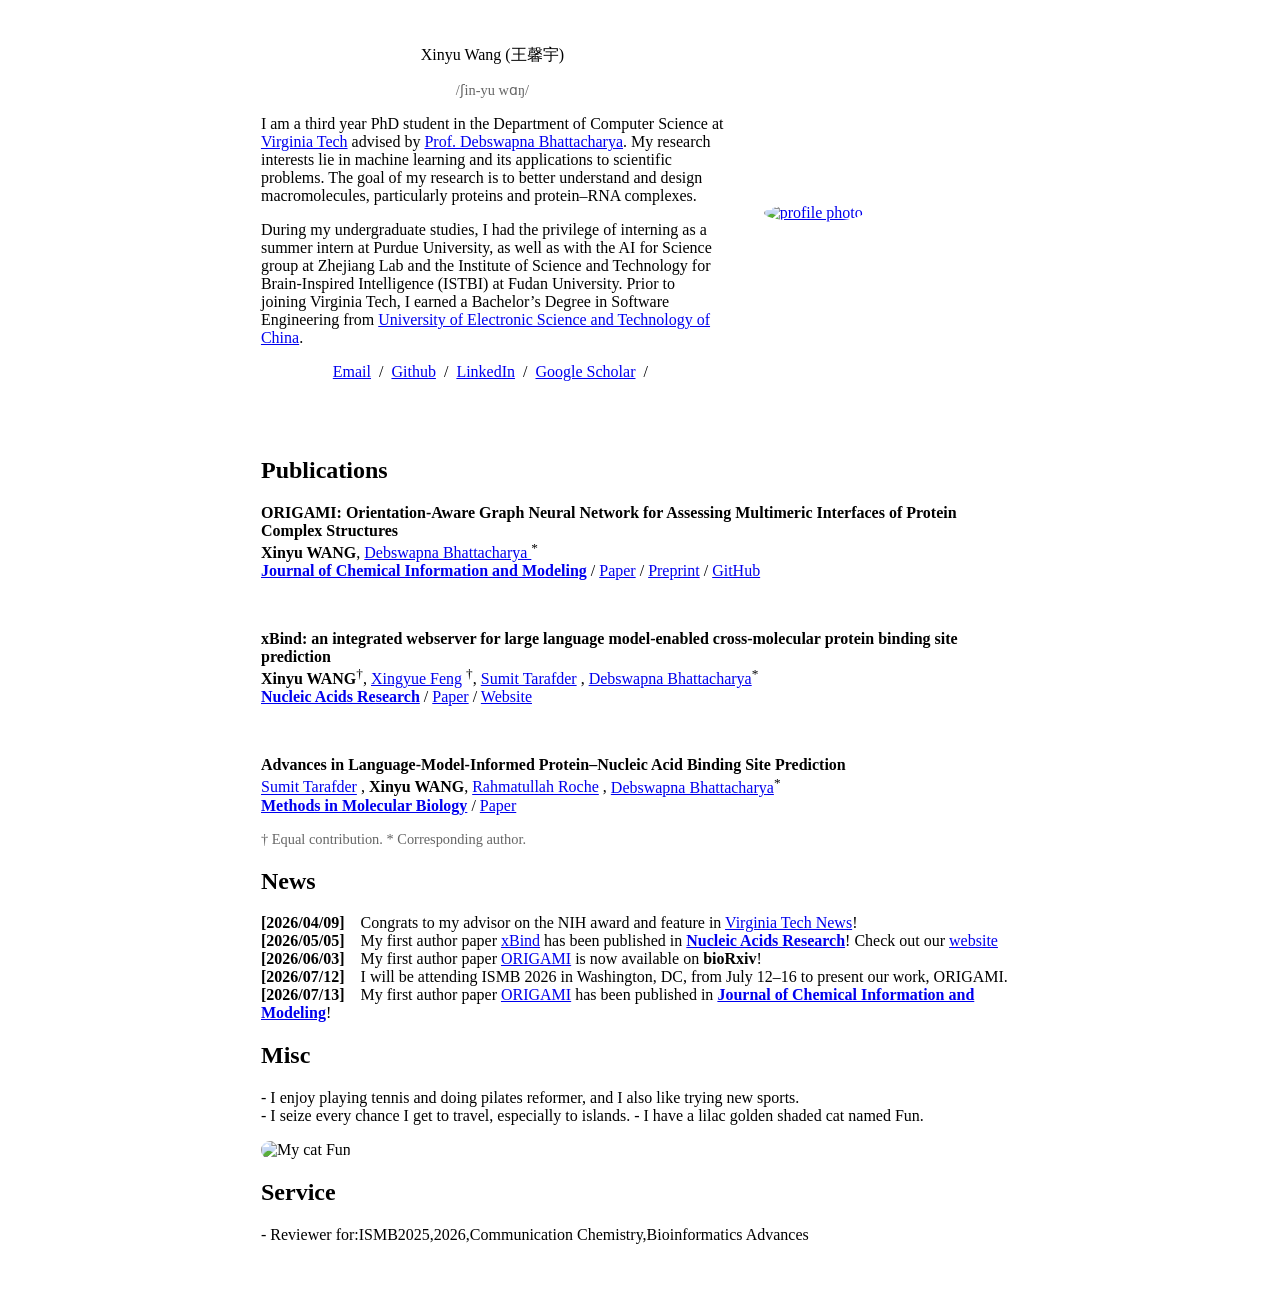
==== index.html @ 123d2397 "Update index.html" ====
<!DOCTYPE HTML>
<html lang="en">
  <head>
    <meta http-equiv="Content-Type" content="text/html; charset=UTF-8">
    <title>Xinyu Wang</title>
    <meta name="description" content="Welcome to Xinyu's personal homepage, where you can find information about my projects, research, and blog posts.">
    <meta name="keywords" content="personal homepage, Xinyu, projects, research, bioinformatics">
    <meta name="author" content="Xinyu Wang">
    <meta name="robots" content="index, follow">
    <meta charset="UTF-8">
    <meta name="viewport" content="width=device-width, initial-scale=1.0">
    <link rel="shortcut icon" href="images/favicon/favicon.ico" type="image/x-icon">
    <link rel="stylesheet" type="text/css" href="stylesheet.css">
  </head>

  <body>
    <table style="width:100%;max-width:800px;border:0px;border-spacing:0px;border-collapse:separate;margin-right:auto;margin-left:auto;">
      <tbody>
        <tr>
          <td>

            <!-- Header -->
            <table style="width:100%;border:0px;border-spacing:0px;border-collapse:separate;">
              <tbody>
                <tr>
                  <td style="padding:2.5%;width:63%;vertical-align:middle">
                    <p class="name" style="text-align: center;">
                      Xinyu Wang (王馨宇)
                    </p>
                    <p style="text-align: center; font-size: 0.9em; color: #666;">
                      /ʃin-yu wɑŋ/
                    </p>

                    <p>
                      I am a third year PhD student in the Department of Computer Science at
                      <a href="https://www.vt.edu/">Virginia Tech</a> advised by
                      <a href="https://people.cs.vt.edu/dbhattacharya/">Prof. Debswapna Bhattacharya</a>.
                      My research interests lie in machine learning and its applications to scientific problems. 
                      The goal of my research is to better understand and design macromolecules, particularly proteins and protein–RNA complexes.
                    </p>

                    <p>
                      During my undergraduate studies, I had the privilege of interning as a summer intern
                      at Purdue University, as well as with the AI for Science group at Zhejiang Lab and the
                      Institute of Science and Technology for Brain-Inspired Intelligence (ISTBI) at Fudan
                      University. Prior to joining Virginia Tech, I earned a Bachelor’s Degree in Software
                      Engineering from
                      <a href="https://en.uestc.edu.cn/">University of Electronic Science and Technology of China</a>.
                    </p>

                    <p style="text-align:center">
                      <a href="mailto:xinyuaneverland@gmail.com">Email</a> &nbsp;/&nbsp;
                      <a href="https://github.com/xinyua0110/">Github</a> &nbsp;/&nbsp;
                      <a href="https://www.linkedin.com/in/xinyu-wang-89b431289/">LinkedIn</a> &nbsp;/&nbsp;
                      <a href="https://scholar.google.com/citations?user=4o26TSAAAAAJ&hl=zh-CN">Google Scholar</a> &nbsp;/&nbsp;
                    </p>
                  </td>

                  <td style="padding:2.5%;width:40%;max-width:40%">
                    <a href="25thxgiv.JPG">
                      <img style="width:100%;max-width:100%;object-fit: cover; border-radius: 50%;"
                           alt="profile photo"
                           src="25thxgiv.JPG">
                    </a>
                  </td>
                </tr>
              </tbody>
            </table>

            <!-- Publications -->
            <table style="width:100%;border:0px;border-spacing:0px;border-collapse:separate;">
              <tbody>
                <tr>
                  <td style="padding:20px;width:100%;vertical-align:middle">
                    <h2>Publications</h2>

               
                 
                    <p>
                      <b>
                        ORIGAMI: Orientation-Aware Graph Neural Network for Assessing
                        Multimeric Interfaces of Protein Complex Structures
                      </b>
                      <br>
                    
                      <b><font color="black">Xinyu WANG</font></b>,
                      <span class="author">
                        <a href="https://people.cs.vt.edu/dbhattacharya/">
                          Debswapna Bhattacharya
                        </a><sup>*</sup>
                      </span>
                      <br>
                      <a href="https://pubs.acs.org/journal/jcisd8"><b>Journal of Chemical Information and Modeling</b></a> / 
                      <a href="https://pubs.acs.org/doi/10.1021/acs.jcim.6c00988">Paper</a> /
                      <a href="https://www.biorxiv.org/content/10.64898/2026.05.31.729128v1">Preprint</a> /
                      <a href="https://github.com/Bhattacharya-Lab/ORIGAMI">GitHub</a>
                    </p>



                    <br>

                    <p>
                      <b>xBind: an integrated webserver for large language model-enabled cross-molecular
                      protein binding site prediction</b><br>
                      <b><font color="black">Xinyu WANG</font></b><sup>†</sup>,
                      <span class="author">
                        <a href="https://xingyue-feng.github.io/">Xingyue Feng</a>
                      </span><sup>†</sup>,
                      <span class="author">
                        <a href="https://sumittarafder.github.io/">Sumit Tarafder</a>
                      </span>,
                      <span class="author">
                        <a href="https://people.cs.vt.edu/dbhattacharya/">Debswapna Bhattacharya</a><sup>*</sup>
                      </span>
                      <br>
                      <a href="https://academic.oup.com/nar"><b>Nucleic Acids Research</b></a> / 
                      <a href="https://academic.oup.com/nar/advance-article/doi/10.1093/nar/gkag425/8667315?utm_source=authortollfreelink&utm_campaign=nar&utm_medium=email&guestAccessKey=">Paper</a> /
                      <a href="https://fusion.cs.vt.edu/xBind/">Website</a>
                    </p>

                    <br>

                    <p>
                      <b>Advances in Language-Model-Informed Protein–Nucleic Acid Binding Site Prediction</b><br>
                      <span class="author">
                        <a href="https://sumittarafder.github.io/">Sumit Tarafder</a>
                      </span>,
                      <b><font color="black">Xinyu WANG</font></b>,
                      <span class="author">
                        <a href="https://www.columbusstate.edu/profiles/roche-rahmatullah">Rahmatullah Roche</a>
                      </span>,
                      <span class="author">
                        <a href="https://people.cs.vt.edu/dbhattacharya/">Debswapna Bhattacharya</a><sup>*</sup>
                      </span>
                      <br>
                      <a href="https://link.springer.com/series/7651"><b>Methods in Molecular Biology</b></a> /
                      <a href="https://link.springer.com/protocol/10.1007/978-1-0716-4623-6_9">Paper</a>
                    </p>

                    <p style="font-size: 0.9em; color: #666;">
                      † Equal contribution. * Corresponding author.
                    </p>

                   <h2>News</h2>
                   <ul style="list-style: none; padding-left: 0;">
                      <li><b style="margin-right: 16px;">[2026/04/09]</b>Congrats to my advisor on the NIH award and feature in <a href="https://news.vt.edu/articles/2026/04/eng-cs-nih-award-deb-ai-for-good.html">Virginia Tech News</a>!</li>
                      <li><b style="margin-right: 16px;">[2026/05/05]</b>My first author paper <a href="https://academic.oup.com/nar/advance-article/doi/10.1093/nar/gkag425/8667315?utm_source=authortollfreelink&amp;utm_campaign=nar&amp;utm_medium=email&amp;guestAccessKey=">xBind</a> has been published in <a href="https://academic.oup.com/nar"><b>Nucleic Acids Research</b></a>! Check out our <a href="https://fusion.cs.vt.edu/xBind/">website</a></li>
                      <li><b style="margin-right: 16px;">[2026/06/03]</b>My first author paper <a href="https://www.biorxiv.org/content/10.64898/2026.05.31.729128v1.full.pdf">ORIGAMI</a> is now available on <b>bioRxiv</b>!</li>
                      <li><b style="margin-right: 16px;">[2026/07/12]</b>I will be attending ISMB 2026 in Washington, DC, from July 12–16 to present our work, ORIGAMI.</li>
                      <li><b style="margin-right: 16px;">[2026/07/13]</b>My first author paper <a href="https://pubs.acs.org/doi/10.1021/acs.jcim.6c00988">ORIGAMI</a> has been published in <a href="https://pubs.acs.org/journal/jcisd8"><b>Journal of Chemical Information and Modeling</b></a>!</li>
                    </ul>

                    <h2>Misc</h2>
                    <p>
                      - I enjoy playing tennis and doing pilates reformer, and I also like trying new sports.<br>
                      - I seize every chance I get to travel, especially to islands.
                      - I have a lilac golden shaded cat named Fun.</p>
                      <img src="images/fun.jpg" alt="My cat Fun"
                           style="width: 300px; max-width: 100%; height: auto; border-radius: 12px;">
                    </p>
                    
                    <h2>Service</h2>
                    <p>
                      - Reviewer for:ISMB2025,2026,Communication Chemistry,Bioinformatics Advances<br>
            
                    </p>

                  </td>
                </tr>
              </tbody>
            </table>

          </td>
        </tr>
      </tbody>
    </table>
  </body>
</html>
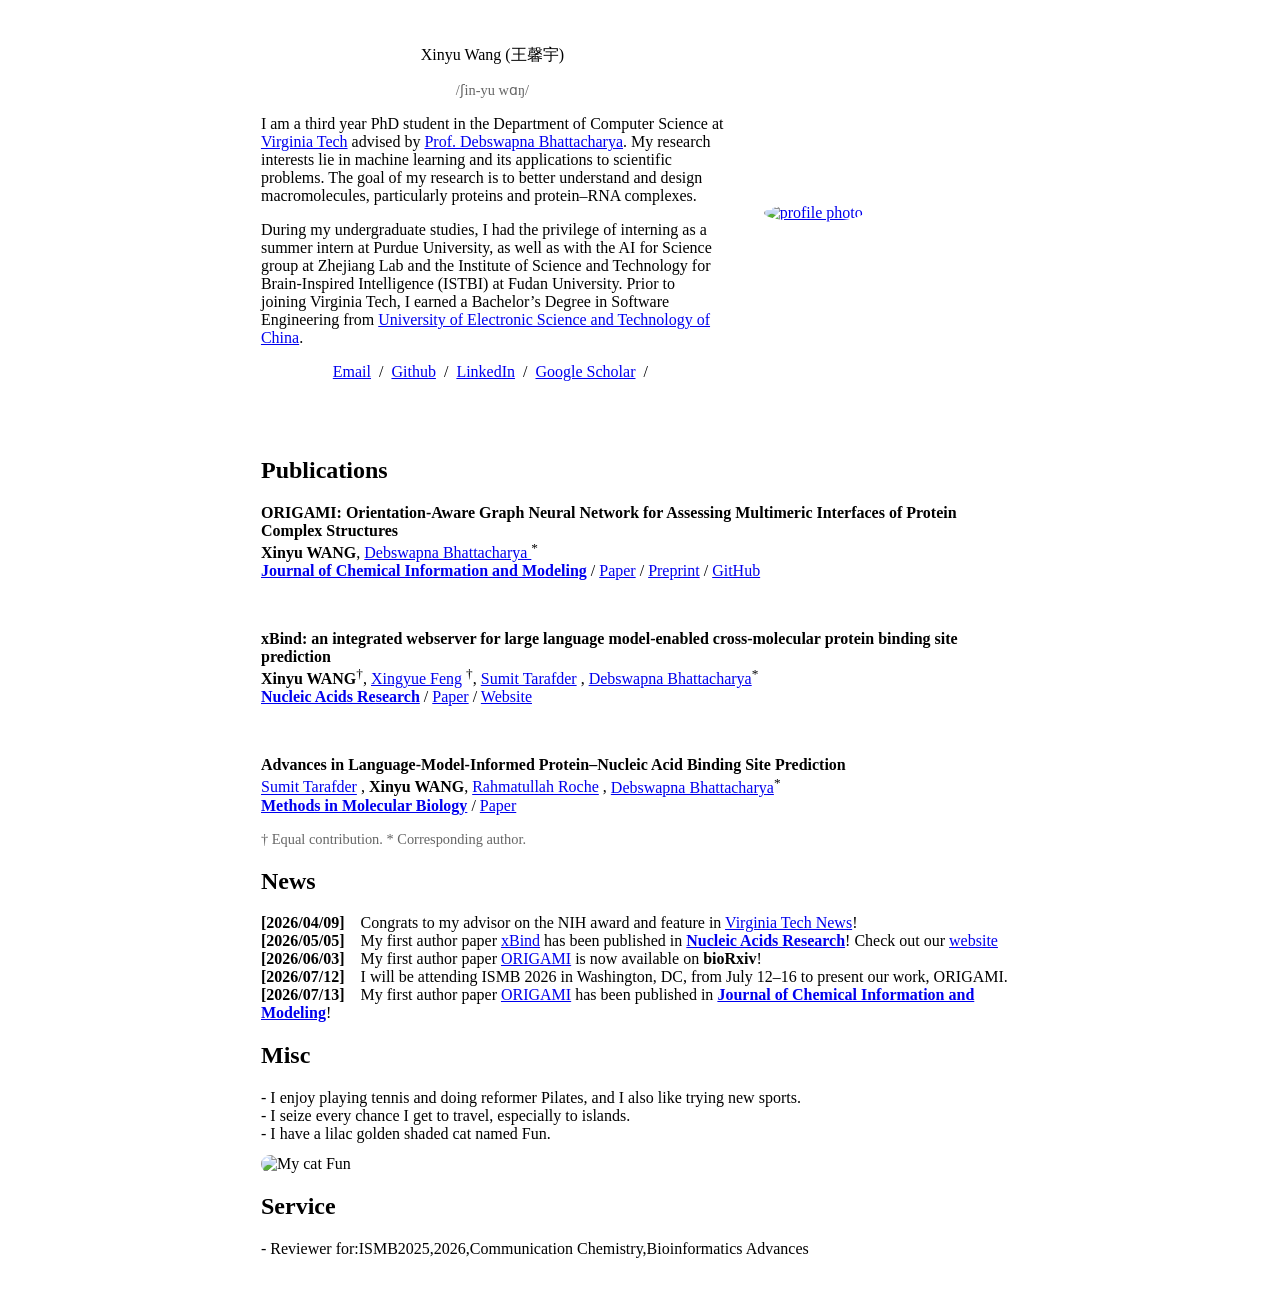
==== commit 4fb4e905: "Update index.html" ====
--- a/index.html
+++ b/index.html
@@ -153,11 +153,11 @@
 
                     <h2>Misc</h2>
                     <p>
-                      - I enjoy playing tennis and doing pilates reformer, and I also like trying new sports.<br>
-                      - I seize every chance I get to travel, especially to islands.
-                      - I have a lilac golden shaded cat named Fun.</p>
+                      - I enjoy playing tennis and doing reformer Pilates, and I also like trying new sports.<br>
+                      - I seize every chance I get to travel, especially to islands.<br>
+                      - I have a lilac golden shaded cat named Fun.<br>
                       <img src="images/fun.jpg" alt="My cat Fun"
-                           style="width: 300px; max-width: 100%; height: auto; border-radius: 12px;">
+                           style="display: block; width: 300px; max-width: 100%; height: auto; margin-top: 12px; border-radius: 12px;">
                     </p>
                     
                     <h2>Service</h2>
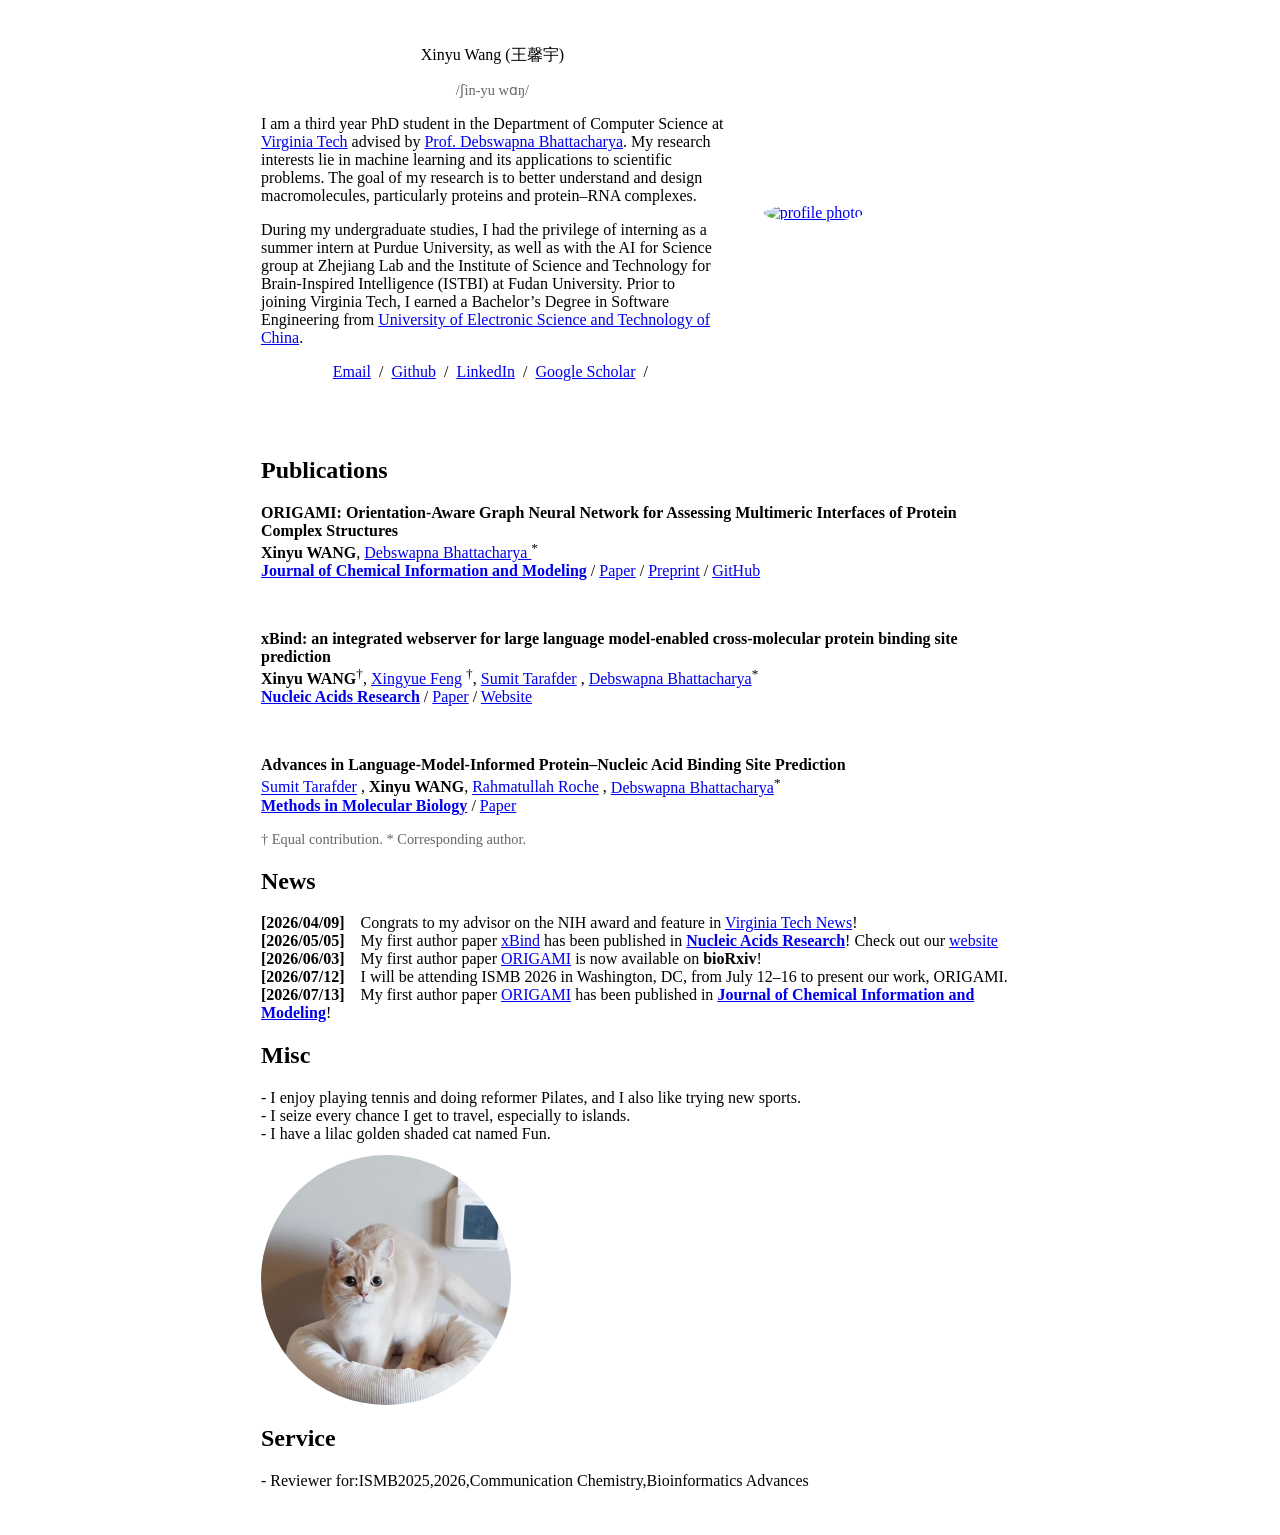
==== commit 6357b520: "Update index.html" ====
--- a/index.html
+++ b/index.html
@@ -156,8 +156,8 @@
                       - I enjoy playing tennis and doing reformer Pilates, and I also like trying new sports.<br>
                       - I seize every chance I get to travel, especially to islands.<br>
                       - I have a lilac golden shaded cat named Fun.<br>
-                      <img src="images/fun.jpg" alt="My cat Fun"
-                           style="display: block; width: 300px; max-width: 100%; height: auto; margin-top: 12px; border-radius: 12px;">
+                      <img src="fun.jpg" alt="My cat Fun"
+                           style="display: block; width: 250px; height: 250px; object-fit: cover; border-radius: 50%; margin-top: 12px;">
                     </p>
                     
                     <h2>Service</h2>
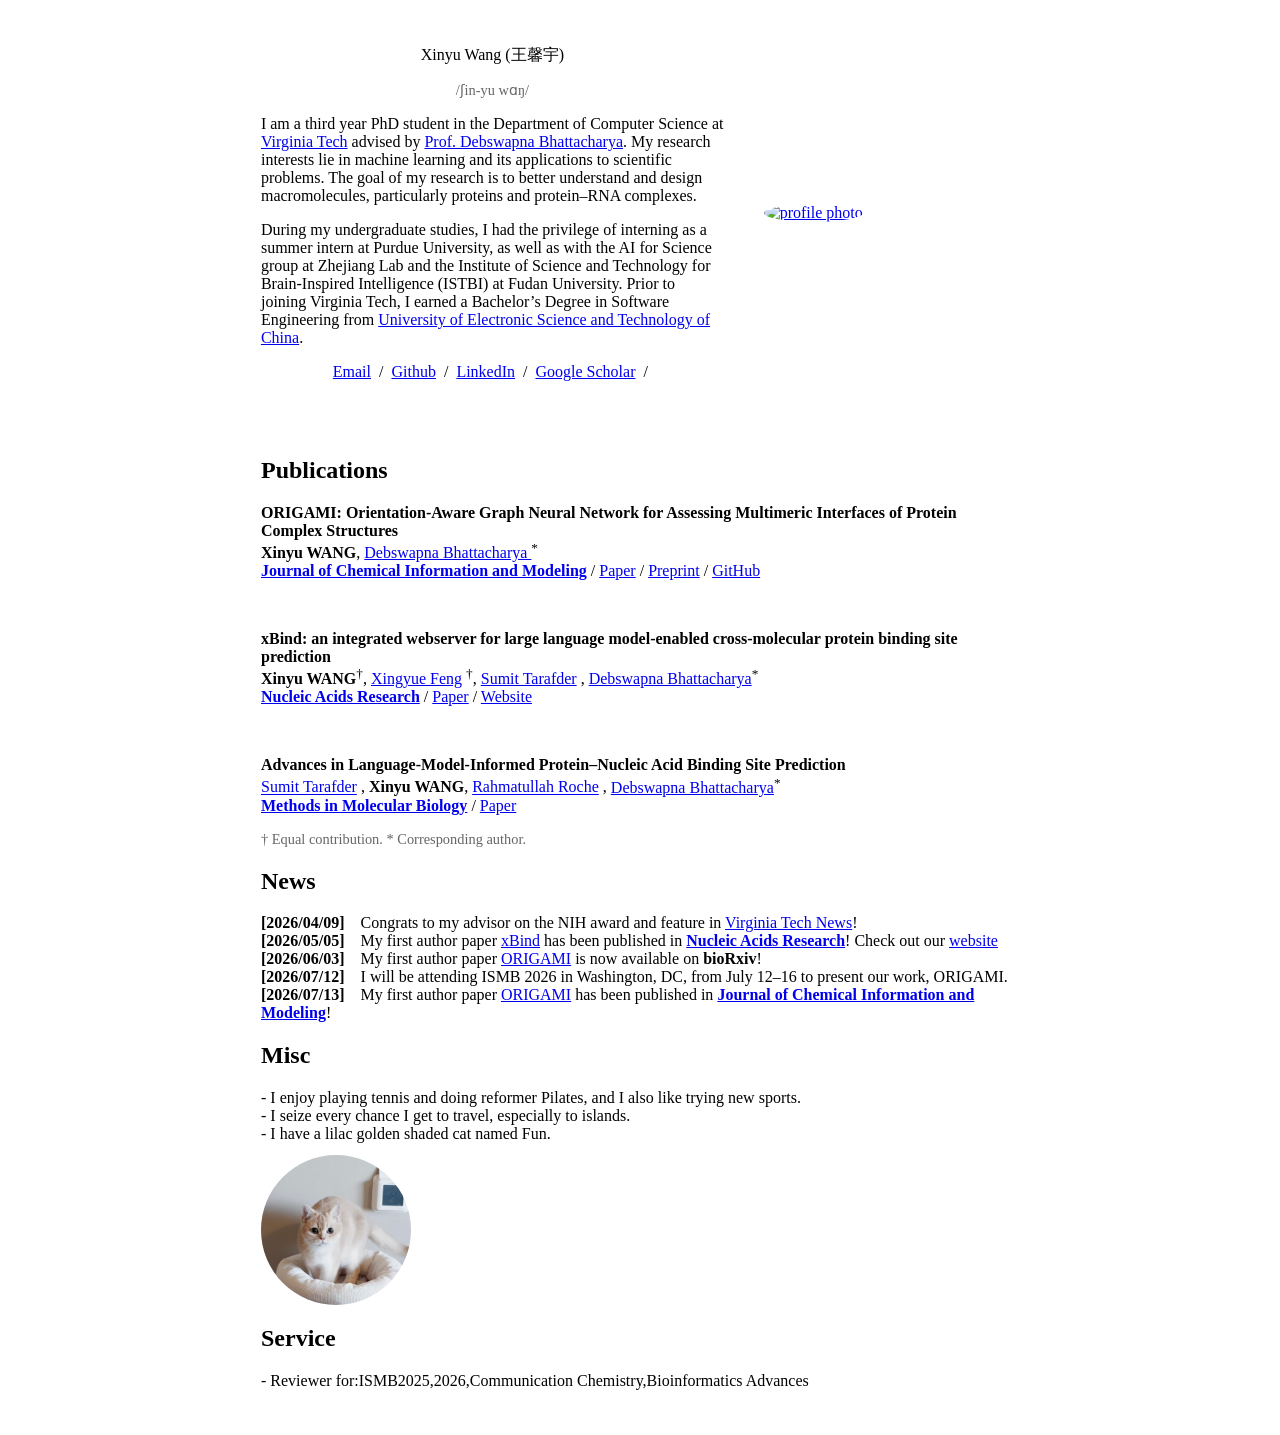
==== commit 07f1d8c3: "Update index.html" ====
--- a/index.html
+++ b/index.html
@@ -157,7 +157,7 @@
                       - I seize every chance I get to travel, especially to islands.<br>
                       - I have a lilac golden shaded cat named Fun.<br>
                       <img src="fun.jpg" alt="My cat Fun"
-                           style="display: block; width: 250px; height: 250px; object-fit: cover; border-radius: 50%; margin-top: 12px;">
+                           style="display: block; width: 150px; height: 150px; object-fit: cover; border-radius: 50%; margin-top: 12px;">
                     </p>
                     
                     <h2>Service</h2>
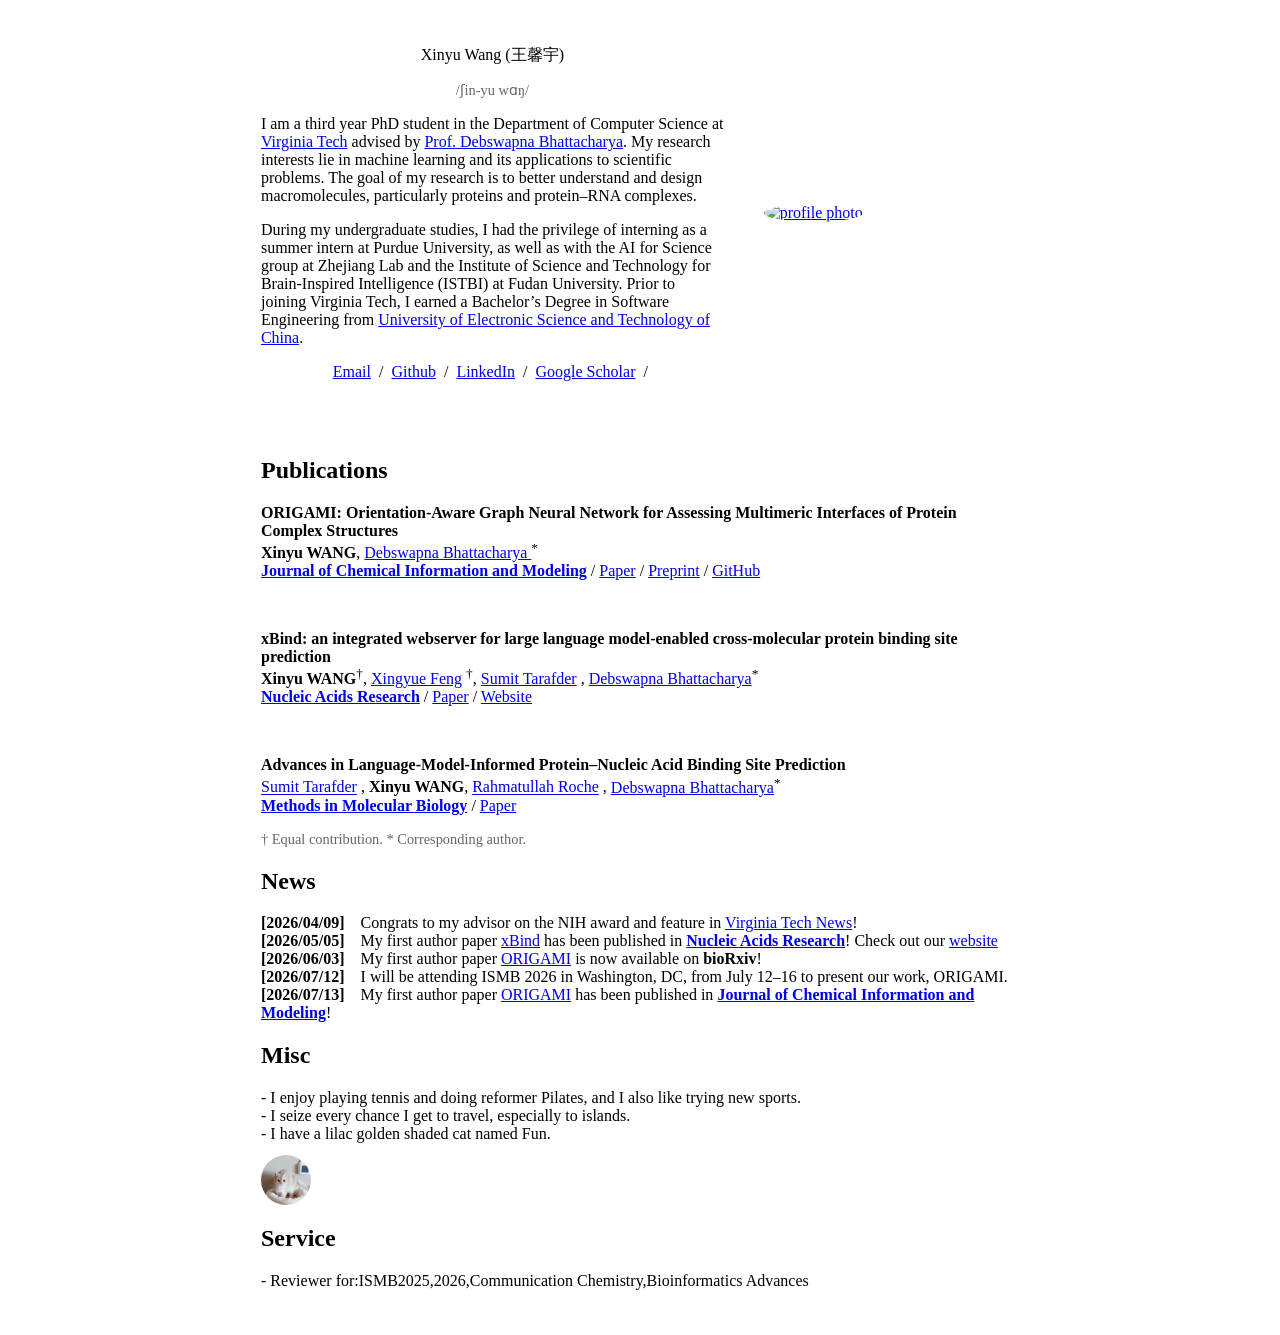
==== commit fb498bfc: "Update index.html" ====
--- a/index.html
+++ b/index.html
@@ -157,7 +157,7 @@
                       - I seize every chance I get to travel, especially to islands.<br>
                       - I have a lilac golden shaded cat named Fun.<br>
                       <img src="fun.jpg" alt="My cat Fun"
-                           style="display: block; width: 150px; height: 150px; object-fit: cover; border-radius: 50%; margin-top: 12px;">
+                           style="display: block; width: 50px; height: 50px; object-fit: cover; border-radius: 50%; margin-top: 12px;">
                     </p>
                     
                     <h2>Service</h2>
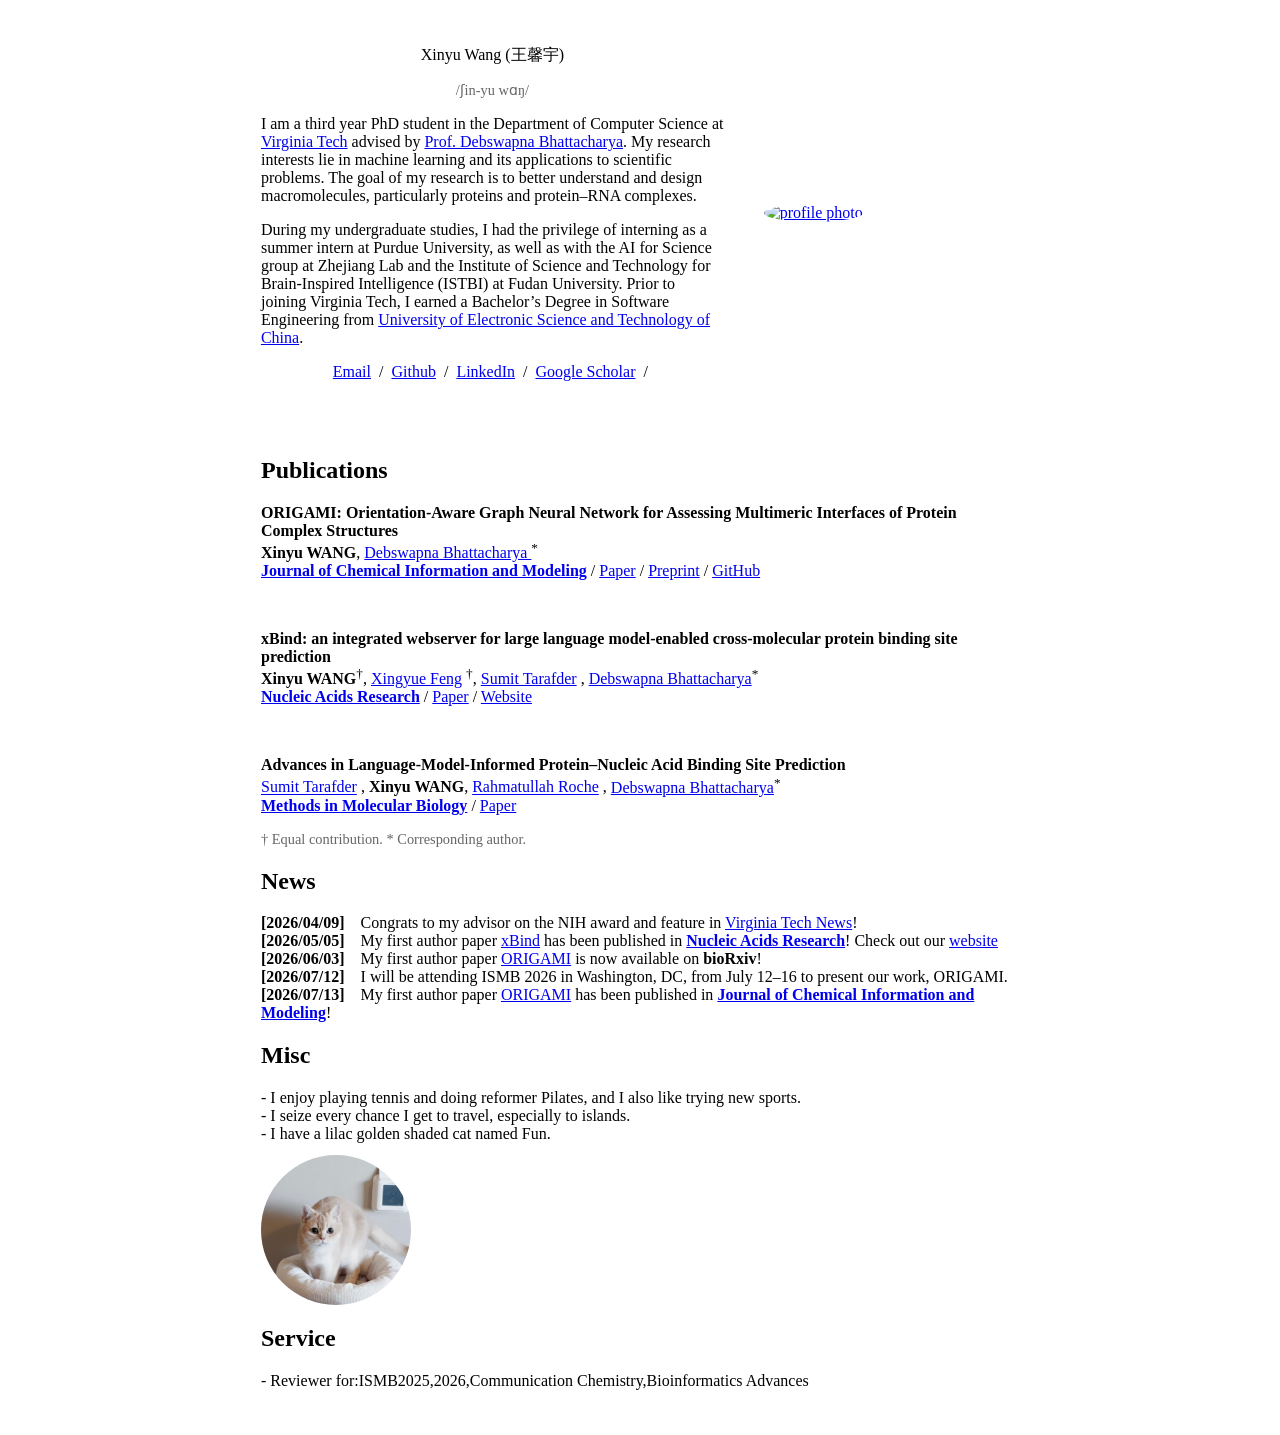
==== commit 498ae55d: "Update index.html" ====
--- a/index.html
+++ b/index.html
@@ -157,7 +157,7 @@
                       - I seize every chance I get to travel, especially to islands.<br>
                       - I have a lilac golden shaded cat named Fun.<br>
                       <img src="fun.jpg" alt="My cat Fun"
-                           style="display: block; width: 50px; height: 50px; object-fit: cover; border-radius: 50%; margin-top: 12px;">
+                           style="display: block; width: 150px; height: 150px; object-fit: cover; border-radius: 50%; margin-top: 12px;">
                     </p>
                     
                     <h2>Service</h2>
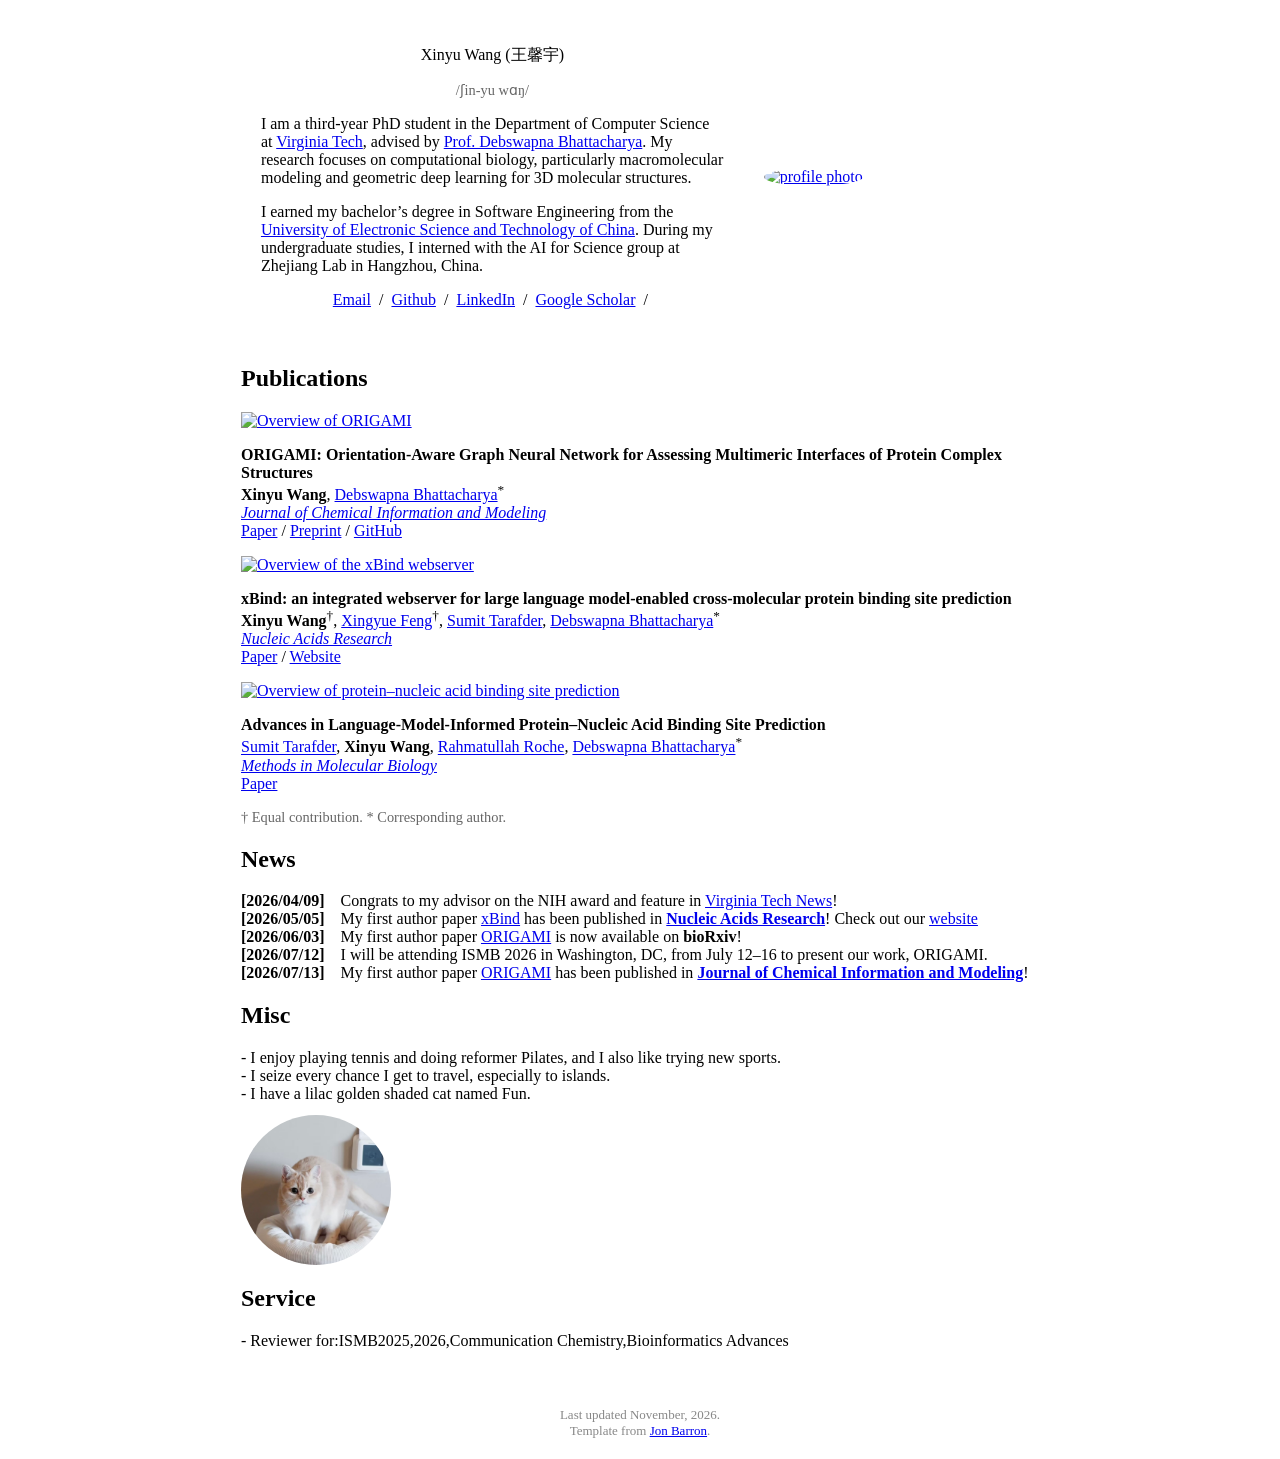
==== commit 7bfd8d14: "Update index.html" ====
--- a/index.html
+++ b/index.html
@@ -32,20 +32,17 @@
                     </p>
 
                     <p>
-                      I am a third year PhD student in the Department of Computer Science at
-                      <a href="https://www.vt.edu/">Virginia Tech</a> advised by
+                      I am a third-year PhD student in the Department of Computer Science at
+                      <a href="https://www.vt.edu/">Virginia Tech</a>, advised by
                       <a href="https://people.cs.vt.edu/dbhattacharya/">Prof. Debswapna Bhattacharya</a>.
-                      My research interests lie in machine learning and its applications to scientific problems. 
-                      The goal of my research is to better understand and design macromolecules, particularly proteins and protein–RNA complexes.
+                      My research focuses on computational biology, particularly macromolecular
+                      modeling and geometric deep learning for 3D molecular structures.
                     </p>
-
+                    
                     <p>
-                      During my undergraduate studies, I had the privilege of interning as a summer intern
-                      at Purdue University, as well as with the AI for Science group at Zhejiang Lab and the
-                      Institute of Science and Technology for Brain-Inspired Intelligence (ISTBI) at Fudan
-                      University. Prior to joining Virginia Tech, I earned a Bachelor’s Degree in Software
-                      Engineering from
+                      I earned my bachelor’s degree in Software Engineering from the
                       <a href="https://en.uestc.edu.cn/">University of Electronic Science and Technology of China</a>.
+                      During my undergraduate studies, I interned with the AI for Science group at Zhejiang Lab in Hangzhou, China.
                     </p>
 
                     <p style="text-align:center">
@@ -67,80 +64,101 @@
               </tbody>
             </table>
 
-            <!-- Publications -->
-            <table style="width:100%;border:0px;border-spacing:0px;border-collapse:separate;">
-              <tbody>
-                <tr>
-                  <td style="padding:20px;width:100%;vertical-align:middle">
-                    <h2>Publications</h2>
+            <h2>Publications</h2>
 
-               
-                 
-                    <p>
-                      <b>
-                        ORIGAMI: Orientation-Aware Graph Neural Network for Assessing
-                        Multimeric Interfaces of Protein Complex Structures
-                      </b>
-                      <br>
-                    
-                      <b><font color="black">Xinyu WANG</font></b>,
-                      <span class="author">
-                        <a href="https://people.cs.vt.edu/dbhattacharya/">
-                          Debswapna Bhattacharya
-                        </a><sup>*</sup>
-                      </span>
-                      <br>
-                      <a href="https://pubs.acs.org/journal/jcisd8"><b>Journal of Chemical Information and Modeling</b></a> / 
-                      <a href="https://pubs.acs.org/doi/10.1021/acs.jcim.6c00988">Paper</a> /
-                      <a href="https://www.biorxiv.org/content/10.64898/2026.05.31.729128v1">Preprint</a> /
-                      <a href="https://github.com/Bhattacharya-Lab/ORIGAMI">GitHub</a>
-                    </p>
-
-
-
-                    <br>
-
-                    <p>
-                      <b>xBind: an integrated webserver for large language model-enabled cross-molecular
-                      protein binding site prediction</b><br>
-                      <b><font color="black">Xinyu WANG</font></b><sup>†</sup>,
-                      <span class="author">
-                        <a href="https://xingyue-feng.github.io/">Xingyue Feng</a>
-                      </span><sup>†</sup>,
-                      <span class="author">
-                        <a href="https://sumittarafder.github.io/">Sumit Tarafder</a>
-                      </span>,
-                      <span class="author">
-                        <a href="https://people.cs.vt.edu/dbhattacharya/">Debswapna Bhattacharya</a><sup>*</sup>
-                      </span>
-                      <br>
-                      <a href="https://academic.oup.com/nar"><b>Nucleic Acids Research</b></a> / 
-                      <a href="https://academic.oup.com/nar/advance-article/doi/10.1093/nar/gkag425/8667315?utm_source=authortollfreelink&utm_campaign=nar&utm_medium=email&guestAccessKey=">Paper</a> /
-                      <a href="https://fusion.cs.vt.edu/xBind/">Website</a>
-                    </p>
-
-                    <br>
-
-                    <p>
-                      <b>Advances in Language-Model-Informed Protein–Nucleic Acid Binding Site Prediction</b><br>
-                      <span class="author">
-                        <a href="https://sumittarafder.github.io/">Sumit Tarafder</a>
-                      </span>,
-                      <b><font color="black">Xinyu WANG</font></b>,
-                      <span class="author">
-                        <a href="https://www.columbusstate.edu/profiles/roche-rahmatullah">Rahmatullah Roche</a>
-                      </span>,
-                      <span class="author">
-                        <a href="https://people.cs.vt.edu/dbhattacharya/">Debswapna Bhattacharya</a><sup>*</sup>
-                      </span>
-                      <br>
-                      <a href="https://link.springer.com/series/7651"><b>Methods in Molecular Biology</b></a> /
-                      <a href="https://link.springer.com/protocol/10.1007/978-1-0716-4623-6_9">Paper</a>
-                    </p>
-
-                    <p style="font-size: 0.9em; color: #666;">
-                      † Equal contribution. * Corresponding author.
-                    </p>
+            <!-- ORIGAMI -->
+            <div class="publication">
+              <a class="publication-image"
+                 href="https://pubs.acs.org/doi/10.1021/acs.jcim.6c00988">
+                <img src="images/origami.png" alt="Overview of ORIGAMI">
+              </a>
+            
+              <div class="publication-info">
+                <p>
+                  <b>
+                    ORIGAMI: Orientation-Aware Graph Neural Network for Assessing
+                    Multimeric Interfaces of Protein Complex Structures
+                  </b>
+                  <br>
+                  <b>Xinyu Wang</b>,
+                  <a href="https://people.cs.vt.edu/dbhattacharya/">
+                    Debswapna Bhattacharya</a><sup>*</sup>
+                  <br>
+                  <a href="https://pubs.acs.org/journal/jcisd8">
+                    <i>Journal of Chemical Information and Modeling</i>
+                  </a>
+                  <br>
+                  <a href="https://pubs.acs.org/doi/10.1021/acs.jcim.6c00988">Paper</a> /
+                  <a href="https://www.biorxiv.org/content/10.64898/2026.05.31.729128v1">Preprint</a> /
+                  <a href="https://github.com/Bhattacharya-Lab/ORIGAMI">GitHub</a>
+                </p>
+              </div>
+            </div>
+            
+            <!-- xBind -->
+            <div class="publication">
+              <a class="publication-image"
+                 href="https://doi.org/10.1093/nar/gkag425">
+                <img src="images/xbind.png" alt="Overview of the xBind webserver">
+              </a>
+            
+              <div class="publication-info">
+                <p>
+                  <b>
+                    xBind: an integrated webserver for large language model-enabled
+                    cross-molecular protein binding site prediction
+                  </b>
+                  <br>
+                  <b>Xinyu Wang</b><sup>†</sup>,
+                  <a href="https://xingyue-feng.github.io/">Xingyue Feng</a><sup>†</sup>,
+                  <a href="https://sumittarafder.github.io/">Sumit Tarafder</a>,
+                  <a href="https://people.cs.vt.edu/dbhattacharya/">
+                    Debswapna Bhattacharya</a><sup>*</sup>
+                  <br>
+                  <a href="https://academic.oup.com/nar">
+                    <i>Nucleic Acids Research</i>
+                  </a>
+                  <br>
+                  <a href="https://doi.org/10.1093/nar/gkag425">Paper</a> /
+                  <a href="https://fusion.cs.vt.edu/xBind/">Website</a>
+                </p>
+              </div>
+            </div>
+            
+            <!-- Book chapter -->
+            <div class="publication">
+              <a class="publication-image"
+                 href="https://link.springer.com/protocol/10.1007/978-1-0716-4623-6_9">
+                <img src="images/protein-nucleic-acid.png"
+                     alt="Overview of protein–nucleic acid binding site prediction">
+              </a>
+            
+              <div class="publication-info">
+                <p>
+                  <b>
+                    Advances in Language-Model-Informed Protein–Nucleic Acid
+                    Binding Site Prediction
+                  </b>
+                  <br>
+                  <a href="https://sumittarafder.github.io/">Sumit Tarafder</a>,
+                  <b>Xinyu Wang</b>,
+                  <a href="https://www.columbusstate.edu/profiles/roche-rahmatullah">
+                    Rahmatullah Roche</a>,
+                  <a href="https://people.cs.vt.edu/dbhattacharya/">
+                    Debswapna Bhattacharya</a><sup>*</sup>
+                  <br>
+                  <a href="https://link.springer.com/series/7651">
+                    <i>Methods in Molecular Biology</i>
+                  </a>
+                  <br>
+                  <a href="https://link.springer.com/protocol/10.1007/978-1-0716-4623-6_9">Paper</a>
+                </p>
+              </div>
+            </div>
+            
+            <p style="font-size: 0.9em; color: #666;">
+              † Equal contribution. * Corresponding author.
+            </p>
 
                    <h2>News</h2>
                    <ul style="list-style: none; padding-left: 0;">
@@ -165,15 +183,17 @@
                       - Reviewer for:ISMB2025,2026,Communication Chemistry,Bioinformatics Advances<br>
             
                     </p>
-
-                  </td>
-                </tr>
-              </tbody>
-            </table>
-
           </td>
         </tr>
       </tbody>
     </table>
+
+    <footer style="max-width:800px; margin:40px auto 20px; text-align:center; font-size:13px; color:#888;">
+      <p>
+        Last updated November, 2026.<br>
+        Template from <a href="https://jonbarron.info/">Jon Barron</a>.
+      </p>
+    </footer>
   </body>
 </html>
+                 
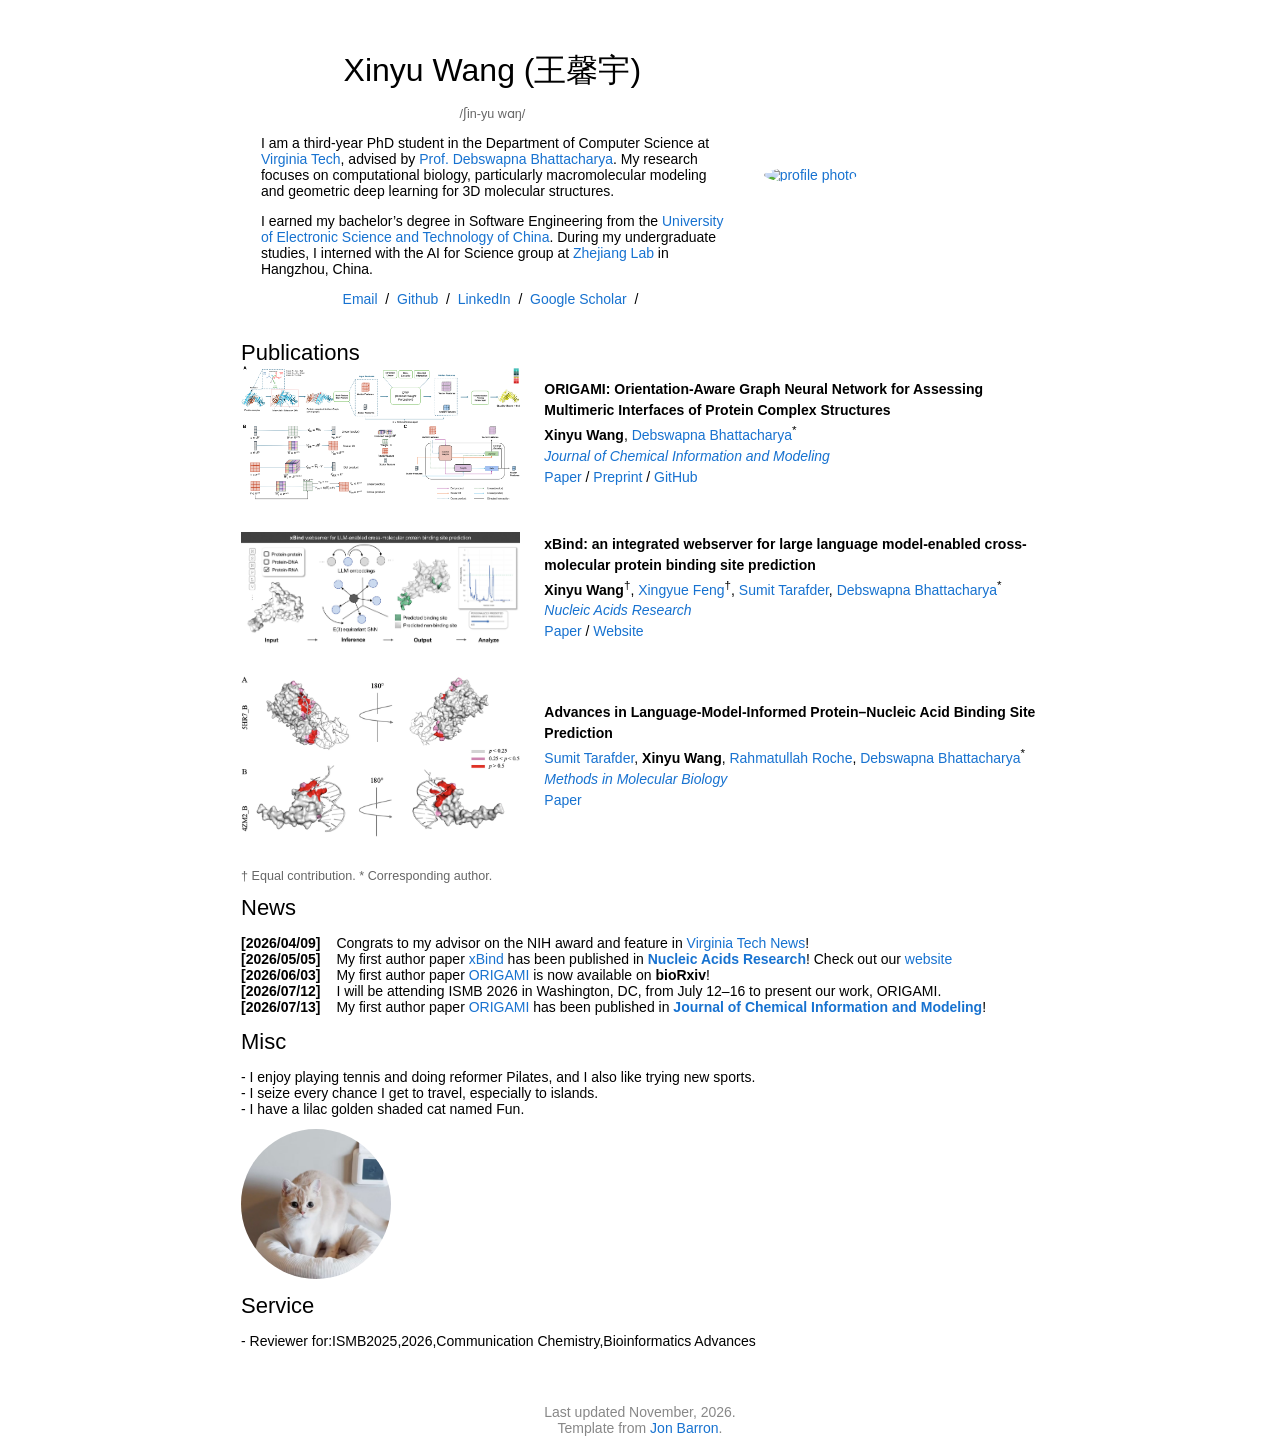
==== commit d4fb779c: "Update index.html" ====
--- a/index.html
+++ b/index.html
@@ -42,7 +42,7 @@
                     <p>
                       I earned my bachelor’s degree in Software Engineering from the
                       <a href="https://en.uestc.edu.cn/">University of Electronic Science and Technology of China</a>.
-                      During my undergraduate studies, I interned with the AI for Science group at Zhejiang Lab in Hangzhou, China.
+                      During my undergraduate studies, I interned with the AI for Science group at <a href="https://en.zhejianglab.com/">Zhejiang Lab</a> in Hangzhou, China.
                     </p>
 
                     <p style="text-align:center">
--- a/stylesheet.css
+++ b/stylesheet.css
@@ -0,0 +1,177 @@
+/* latin-ext */
+@font-face {
+  font-family: 'Lato';
+  font-style: italic;
+  font-weight: 400;
+  src: local('Lato Italic'), local('Lato-Italic'), url(https://fonts.gstatic.com/s/lato/v15/S6u8w4BMUTPHjxsAUi-qNiXg7eU0.woff2) format('woff2');
+  unicode-range: U+0100-024F, U+0259, U+1E00-1EFF, U+2020, U+20A0-20AB, U+20AD-20CF, U+2113, U+2C60-2C7F, U+A720-A7FF;
+}
+/* latin */
+@font-face {
+  font-family: 'Lato';
+  font-style: italic;
+  font-weight: 400;
+  src: local('Lato Italic'), local('Lato-Italic'), url(https://fonts.gstatic.com/s/lato/v15/S6u8w4BMUTPHjxsAXC-qNiXg7Q.woff2) format('woff2');
+  unicode-range: U+0000-00FF, U+0131, U+0152-0153, U+02BB-02BC, U+02C6, U+02DA, U+02DC, U+2000-206F, U+2074, U+20AC, U+2122, U+2191, U+2193, U+2212, U+2215, U+FEFF, U+FFFD;
+}
+/* latin-ext */
+@font-face {
+  font-family: 'Lato';
+  font-style: italic;
+  font-weight: 700;
+  src: local('Lato Bold Italic'), local('Lato-BoldItalic'), url(https://fonts.gstatic.com/s/lato/v15/S6u_w4BMUTPHjxsI5wq_FQftx9897sxZ.woff2) format('woff2');
+  unicode-range: U+0100-024F, U+0259, U+1E00-1EFF, U+2020, U+20A0-20AB, U+20AD-20CF, U+2113, U+2C60-2C7F, U+A720-A7FF;
+}
+/* latin */
+@font-face {
+  font-family: 'Lato';
+  font-style: italic;
+  font-weight: 700;
+  src: local('Lato Bold Italic'), local('Lato-BoldItalic'), url(https://fonts.gstatic.com/s/lato/v15/S6u_w4BMUTPHjxsI5wq_Gwftx9897g.woff2) format('woff2');
+  unicode-range: U+0000-00FF, U+0131, U+0152-0153, U+02BB-02BC, U+02C6, U+02DA, U+02DC, U+2000-206F, U+2074, U+20AC, U+2122, U+2191, U+2193, U+2212, U+2215, U+FEFF, U+FFFD;
+}
+/* latin-ext */
+@font-face {
+  font-family: 'Lato';
+  font-style: normal;
+  font-weight: 400;
+  src: local('Lato Regular'), local('Lato-Regular'), url(https://fonts.gstatic.com/s/lato/v15/S6uyw4BMUTPHjxAwXiWtFCfQ7A.woff2) format('woff2');
+  unicode-range: U+0100-024F, U+0259, U+1E00-1EFF, U+2020, U+20A0-20AB, U+20AD-20CF, U+2113, U+2C60-2C7F, U+A720-A7FF;
+}
+/* latin */
+@font-face {
+  font-family: 'Lato';
+  font-style: normal;
+  font-weight: 400;
+  src: local('Lato Regular'), local('Lato-Regular'), url(https://fonts.gstatic.com/s/lato/v15/S6uyw4BMUTPHjx4wXiWtFCc.woff2) format('woff2');
+  unicode-range: U+0000-00FF, U+0131, U+0152-0153, U+02BB-02BC, U+02C6, U+02DA, U+02DC, U+2000-206F, U+2074, U+20AC, U+2122, U+2191, U+2193, U+2212, U+2215, U+FEFF, U+FFFD;
+}
+/* latin-ext */
+@font-face {
+  font-family: 'Lato';
+  font-style: normal;
+  font-weight: 700;
+  src: local('Lato Bold'), local('Lato-Bold'), url(https://fonts.gstatic.com/s/lato/v15/S6u9w4BMUTPHh6UVSwaPGQ3q5d0N7w.woff2) format('woff2');
+  unicode-range: U+0100-024F, U+0259, U+1E00-1EFF, U+2020, U+20A0-20AB, U+20AD-20CF, U+2113, U+2C60-2C7F, U+A720-A7FF;
+}
+/* latin */
+@font-face {
+  font-family: 'Lato';
+  font-style: normal;
+  font-weight: 700;
+  src: local('Lato Bold'), local('Lato-Bold'), url(https://fonts.gstatic.com/s/lato/v15/S6u9w4BMUTPHh6UVSwiPGQ3q5d0.woff2) format('woff2');
+  unicode-range: U+0000-00FF, U+0131, U+0152-0153, U+02BB-02BC, U+02C6, U+02DA, U+02DC, U+2000-206F, U+2074, U+20AC, U+2122, U+2191, U+2193, U+2212, U+2215, U+FEFF, U+FFFD;
+}
+
+a {
+  color: #1772d0;
+  text-decoration: none;
+}
+
+a:focus,
+a:hover {
+  color: #f09228;
+  text-decoration: none;
+}
+
+body,
+td,
+th,
+tr,
+p,
+a {
+  font-family: 'Lato', Verdana, Helvetica, sans-serif;
+  font-size: 14px;
+}
+
+strong {
+  font-family: 'Lato', Verdana, Helvetica, sans-serif;
+  font-size: 14px;
+}
+
+h2 {
+  margin: 0;
+  font-weight: normal;
+  font-family: 'Lato', Verdana, Helvetica, sans-serif;
+  font-size: 22px;
+}
+
+.papertitle {
+  font-family: 'Lato', Verdana, Helvetica, sans-serif;
+  font-size: 14px;
+  font-weight: 700;
+}
+
+.name {
+  padding-top: 20px;
+  margin: 0;
+  font-family: 'Lato', Verdana, Helvetica, sans-serif;
+  font-size: 32px;
+}
+
+.one {
+  width: 160px;
+  height: 160px;
+  position: relative;
+}
+
+.two {
+  width: 160px;
+  height: 160px;
+  position: absolute;
+  transition: opacity .2s ease-in-out;
+  -moz-transition: opacity .2s ease-in-out;
+  -webkit-transition: opacity .2s ease-in-out;
+}
+
+.fade {
+  transition: opacity .2s ease-in-out;
+  -moz-transition: opacity .2s ease-in-out;
+  -webkit-transition: opacity .2s ease-in-out;
+}
+
+span.highlight {
+  background-color: #ffffd0;
+}
+
+
+.publication {
+  display: flex;
+  align-items: center;
+  gap: 24px;
+  margin-bottom: 32px;
+}
+
+.publication-image {
+  flex: 0 0 35%;
+}
+
+.publication-image img {
+  display: block;
+  width: 100%;
+  height: auto;
+}
+
+.publication-info {
+  flex: 1;
+  min-width: 0;
+}
+
+.publication-info p {
+  margin: 0;
+  line-height: 1.5;
+}
+
+@media screen and (max-width: 600px) {
+  .publication {
+    flex-direction: column;
+    align-items: stretch;
+    gap: 16px;
+  }
+
+  .publication-image {
+    width: 100%;
+    max-width: 360px;
+    margin: 0 auto;
+  }
+}
